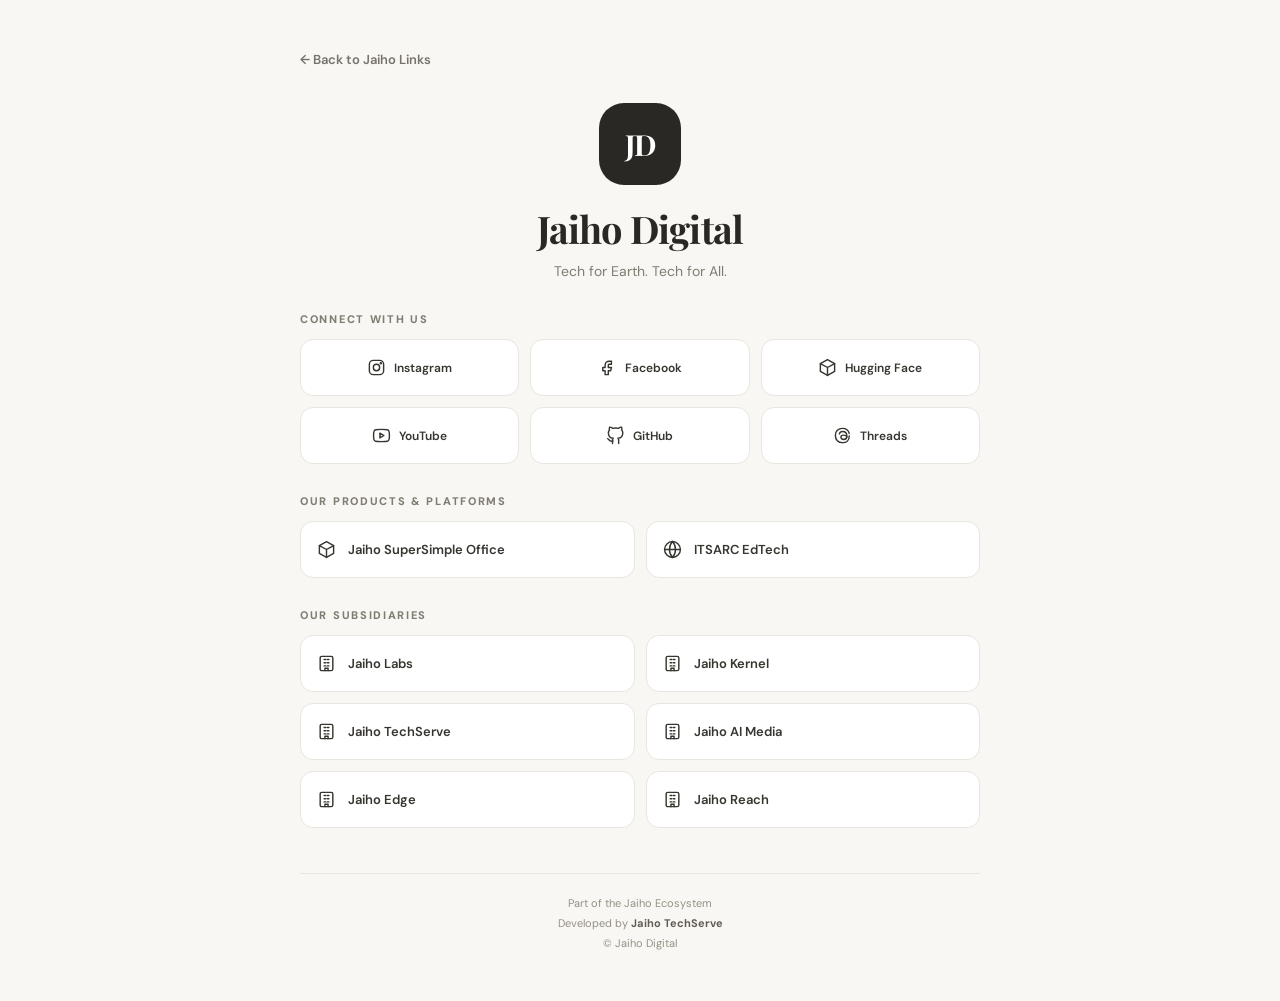
==== jlc/jaihodigital.html @ 92222b92 "jaihodigital" ====
<!DOCTYPE html>
<html lang="en">
<head>
  <meta charset="UTF-8">
  <meta name="viewport" content="width=device-width, initial-scale=1.0">
  <meta name="theme-color" content="#f8f7f3">
  <meta name="description" content="Jaiho Digital — Tech for Earth. Tech for All. Explore our products, subsidiaries and social media links.">
  <title>Jaiho Digital | Jaiho Links</title>

  <link rel="preconnect" href="https://fonts.googleapis.com">
  <link rel="preconnect" href="https://fonts.gstatic.com" crossorigin>
  <link href="https://fonts.googleapis.com/css2?family=DM+Sans:wght@400;500;600;700;800&family=Playfair+Display:wght@600;700&display=swap" rel="stylesheet">

  <style>
    * {
      margin: 0;
      padding: 0;
      box-sizing: border-box;
    }

    body {
      min-height: 100vh;
      padding: 48px 20px;
      background: #f8f7f3;
      color: #292824;
      font-family: 'DM Sans', sans-serif;
    }

    a {
      color: inherit;
      text-decoration: none;
    }

    .container {
      width: 100%;
      max-width: 680px;
      margin: auto;
    }

    .back-link {
      display: inline-flex;
      align-items: center;
      gap: 8px;
      margin-bottom: 35px;
      color: #77736b;
      font-size: 13px;
      font-weight: 600;
      transition: color .2s;
    }

    .back-link:hover {
      color: #292824;
    }

    .profile {
      text-align: center;
      margin-bottom: 32px;
    }

    .profile-logo {
      width: 82px;
      height: 82px;
      margin: 0 auto 18px;
      display: flex;
      align-items: center;
      justify-content: center;
      border-radius: 25px;
      background: #292824;
      color: #fff;
      font-family: 'Playfair Display', serif;
      font-size: 29px;
      font-weight: 700;
      letter-spacing: -2px;
    }

    .profile h1 {
      font-family: 'Playfair Display', serif;
      font-size: clamp(29px, 6vw, 38px);
      font-weight: 700;
      letter-spacing: -.8px;
    }

    .tagline {
      margin-top: 8px;
      color: #817c72;
      font-size: 14px;
    }

    .section {
      margin-top: 30px;
    }

    .section-heading {
      margin-bottom: 13px;
      color: #817c72;
      font-size: 11px;
      font-weight: 800;
      letter-spacing: 1.7px;
      text-transform: uppercase;
    }

    .links-grid {
      display: grid;
      grid-template-columns: repeat(2, minmax(0, 1fr));
      gap: 11px;
    }

    .link-card {
      min-height: 57px;
      display: flex;
      align-items: center;
      gap: 12px;
      padding: 14px 16px;
      border: 1px solid #e9e6df;
      border-radius: 13px;
      background: #fff;
      color: #37352f;
      font-size: 13px;
      font-weight: 600;
      transition: transform .2s, border-color .2s, box-shadow .2s;
    }

    .link-card:hover {
      transform: translateY(-2px);
      border-color: #c9c3b8;
      box-shadow: 0 7px 18px rgba(40, 36, 27, .05);
    }

    .icon {
      width: 19px;
      height: 19px;
      flex-shrink: 0;
      fill: none;
      stroke: currentColor;
      stroke-width: 1.8;
      stroke-linecap: round;
      stroke-linejoin: round;
    }

    .social-grid {
      grid-template-columns: repeat(3, minmax(0, 1fr));
    }

    .social-grid .link-card {
      justify-content: center;
      padding: 14px 9px;
      gap: 8px;
      font-size: 12px;
    }

    .footer {
      margin-top: 45px;
      padding-top: 20px;
      border-top: 1px solid #e9e6df;
      text-align: center;
      color: #969086;
      font-size: 11px;
      line-height: 1.8;
    }

    .footer a {
      color: #615c53;
      font-weight: 700;
    }

    @media (max-width: 480px) {
      body {
        padding: 30px 16px;
      }

      .social-grid {
        grid-template-columns: repeat(2, minmax(0, 1fr));
      }

      .links-grid {
        gap: 9px;
      }

      .link-card {
        padding: 13px 11px;
        font-size: 12px;
      }
    }
  </style>
</head>

<body>

  <!-- Inline SVG Icons -->
  <svg xmlns="http://www.w3.org/2000/svg" style="display:none">

    <symbol id="icon-instagram" viewBox="0 0 24 24">
      <rect x="3" y="3" width="18" height="18" rx="5"/>
      <circle cx="12" cy="12" r="4"/>
      <circle cx="17.5" cy="6.5" r="0.7" fill="currentColor"/>
    </symbol>

    <symbol id="icon-facebook" viewBox="0 0 24 24">
      <path d="M14 8h3V4h-3a5 5 0 0 0-5 5v3H6v4h3v5h4v-5h3l1-4h-4V9a1 1 0 0 1 1-1z"/>
    </symbol>

    <symbol id="icon-youtube" viewBox="0 0 24 24">
      <path d="M22 12s0-3.5-.5-5.2a2.8 2.8 0 0 0-2-2C17.8 4.3 12 4.3 12 4.3s-5.8 0-7.5.5a2.8 2.8 0 0 0-2 2C2 8.5 2 12 2 12s0 3.5.5 5.2a2.8 2.8 0 0 0 2 2c1.7.5 7.5.5 7.5.5s5.8 0 7.5-.5a2.8 2.8 0 0 0 2-2C22 15.5 22 12 22 12z"/>
      <path d="m10 15 5-3-5-3z"/>
    </symbol>

    <symbol id="icon-github" viewBox="0 0 24 24">
      <path d="M9 19c-5 1.5-5-2.5-7-3m14 6v-3.9a3.4 3.4 0 0 0-.9-2.7c3-.3 6.1-1.5 6.1-6.7a5.2 5.2 0 0 0-1.4-3.6 4.8 4.8 0 0 0-.1-3.6s-1.2-.4-4 1.5a13.7 13.7 0 0 0-7.2 0C5.7 1.1 4.5 1.5 4.5 1.5a4.8 4.8 0 0 0-.1 3.6A5.2 5.2 0 0 0 3 8.7c0 5.2 3.1 6.4 6.1 6.7A3.4 3.4 0 0 0 8.2 18V22"/>
    </symbol>

    <symbol id="icon-threads" viewBox="0 0 24 24">
      <path d="M12 21c-5.5 0-9-3.7-9-9s3.5-9 9-9c4.5 0 7.6 2.5 8.5 6.4"/>
      <path d="M20.5 12.5c0 5.5-3.5 8.5-8 8.5"/>
      <path d="M8 10c.5-2 2-3 4-3 3.5 0 5.5 2.5 5.5 6 0 2.5-1.5 4-4 4-2 0-3.5-1-3.5-3 0-1.5 1-2.5 3-2.5 2 0 4 1 5 2"/>
    </symbol>

    <symbol id="icon-globe" viewBox="0 0 24 24">
      <circle cx="12" cy="12" r="10"/>
      <path d="M2 12h20M12 2a15 15 0 0 1 0 20M12 2a15 15 0 0 0 0 20"/>
    </symbol>

    <symbol id="icon-box" viewBox="0 0 24 24">
      <path d="m12 2 9 5v10l-9 5-9-5V7z"/>
      <path d="m3 7 9 5 9-5M12 12v10"/>
    </symbol>

    <symbol id="icon-building" viewBox="0 0 24 24">
      <rect x="4" y="3" width="16" height="18" rx="2"/>
      <path d="M9 7h2m2 0h2M9 11h2m2 0h2M9 15h2m2 0h2M10 21v-3h4v3"/>
    </symbol>

    <symbol id="icon-external" viewBox="0 0 24 24">
      <path d="M14 3h7v7"/>
      <path d="M10 14 21 3"/>
      <path d="M19 13v6a2 2 0 0 1-2 2H5a2 2 0 0 1-2-2V7a2 2 0 0 1 2-2h6"/>
    </symbol>

  </svg>

  <main class="container">

    <a href="../index.html" class="back-link">
      ← Back to Jaiho Links
    </a>

    <!-- Profile -->
    <header class="profile">
      <div class="profile-logo">JD</div>
      <h1>Jaiho Digital</h1>
      <p class="tagline">Tech for Earth. Tech for All.</p>
    </header>

    <!-- Social Media -->
    <section class="section">
      <h2 class="section-heading">Connect With Us</h2>

      <div class="links-grid social-grid">

        <a class="link-card" href="https://www.instagram.com/jaihodigital" target="_blank" rel="noopener noreferrer">
          <svg class="icon"><use href="#icon-instagram"/></svg>
          Instagram
        </a>

        <a class="link-card" href="https://www.facebook.com/people/Jaiho-Digital/61577036115802/" target="_blank" rel="noopener noreferrer">
          <svg class="icon"><use href="#icon-facebook"/></svg>
          Facebook
        </a>

        <a class="link-card" href="https://huggingface.co/jaihodigital" target="_blank" rel="noopener noreferrer">
          <svg class="icon"><use href="#icon-box"/></svg>
          Hugging Face
        </a>

        <a class="link-card" href="https://www.youtube.com/@jaihodigital" target="_blank" rel="noopener noreferrer">
          <svg class="icon"><use href="#icon-youtube"/></svg>
          YouTube
        </a>

        <a class="link-card" href="https://github.com/Jaiho-Digital" target="_blank" rel="noopener noreferrer">
          <svg class="icon"><use href="#icon-github"/></svg>
          GitHub
        </a>

        <a class="link-card" href="https://www.threads.com/@jaihodigital" target="_blank" rel="noopener noreferrer">
          <svg class="icon"><use href="#icon-threads"/></svg>
          Threads
        </a>

      </div>
    </section>

    <!-- Products -->
    <section class="section">
      <h2 class="section-heading">Our Products & Platforms</h2>

      <div class="links-grid">

        <a class="link-card" href="https://supersimpleoffice.vercel.app/" target="_blank" rel="noopener noreferrer">
          <svg class="icon"><use href="#icon-box"/></svg>
          Jaiho SuperSimple Office
        </a>

        <a class="link-card" href="https://itsarc.w3spaces.com/itsarc2.html?fname=&lname=" target="_blank" rel="noopener noreferrer">
          <svg class="icon"><use href="#icon-globe"/></svg>
          ITSARC EdTech
        </a>

      </div>
    </section>

    <!-- Subsidiaries -->
    <section class="section">
      <h2 class="section-heading">Our Subsidiaries</h2>

      <div class="links-grid">

        <a class="link-card" href="https://jaiho-labs.onrender.com" target="_blank" rel="noopener noreferrer">
          <svg class="icon"><use href="#icon-building"/></svg>
          Jaiho Labs
        </a>

        <a class="link-card" href="https://jaihokernel.onrender.com" target="_blank" rel="noopener noreferrer">
          <svg class="icon"><use href="#icon-building"/></svg>
          Jaiho Kernel
        </a>

        <a class="link-card" href="https://jaihotechserve.onrender.com" target="_blank" rel="noopener noreferrer">
          <svg class="icon"><use href="#icon-building"/></svg>
          Jaiho TechServe
        </a>

        <a class="link-card" href="https://jaihoaimedia.vercel.app" target="_blank" rel="noopener noreferrer">
          <svg class="icon"><use href="#icon-building"/></svg>
          Jaiho AI Media
        </a>

        <a class="link-card" href="https://jaihoedge.onrender.com" target="_blank" rel="noopener noreferrer">
          <svg class="icon"><use href="#icon-building"/></svg>
          Jaiho Edge
        </a>

        <a class="link-card" href="https://jaiho-digital.onrender.com/org_sub_pages/jaiho_reach.html" target="_blank" rel="noopener noreferrer">
          <svg class="icon"><use href="#icon-building"/></svg>
          Jaiho Reach
        </a>

      </div>
    </section>

    <footer class="footer">
      <p>Part of the Jaiho Ecosystem</p>
      <p>Developed by <a href="https://jaihotechserve.onrender.com" target="_blank" rel="noopener noreferrer">Jaiho TechServe</a></p>
      <p>© Jaiho Digital</p>
    </footer>

  </main>

</body>
</html>
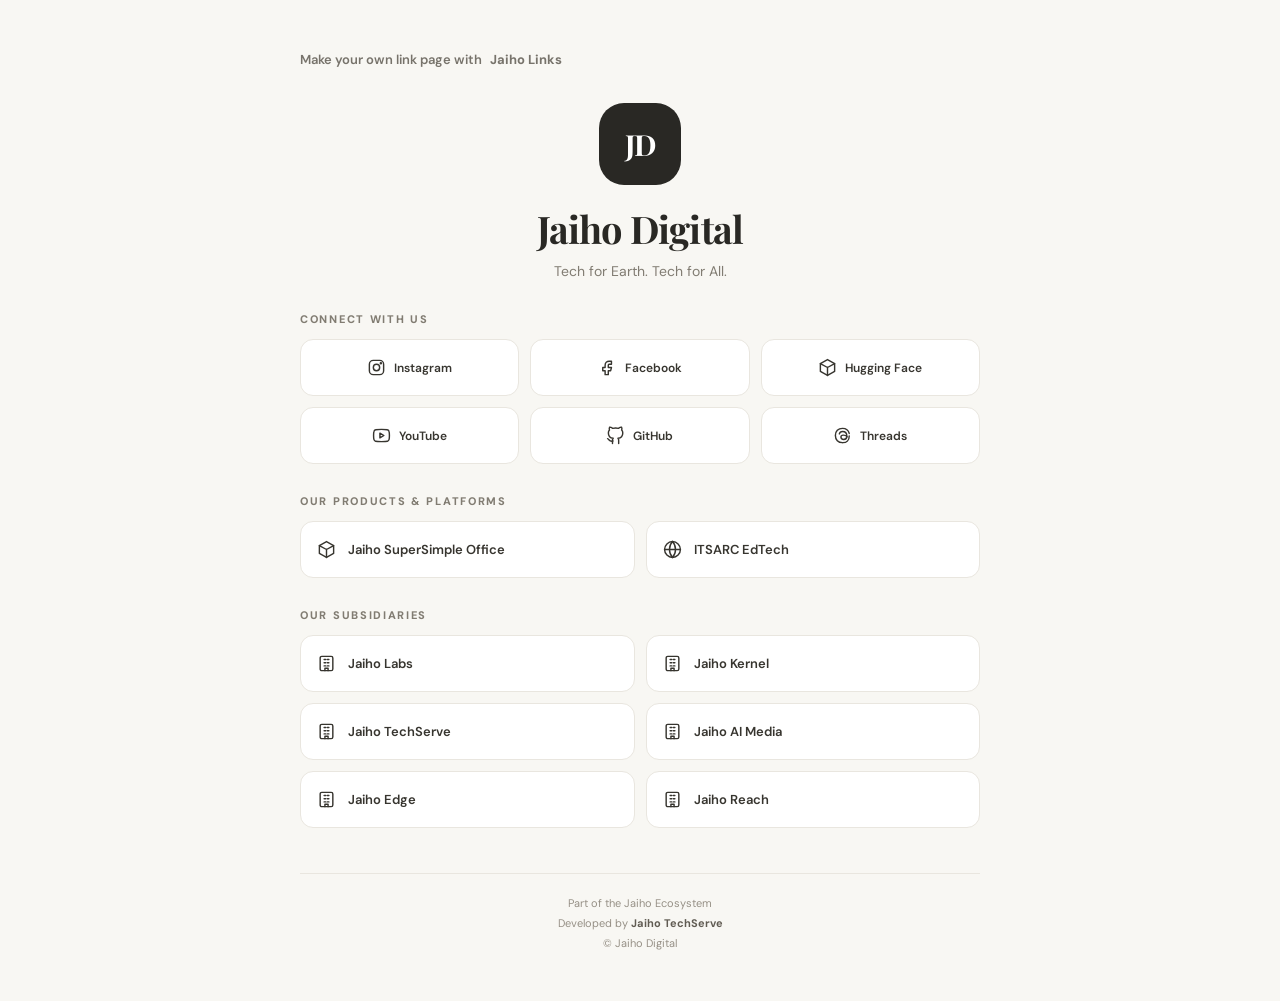
==== commit 6e26fe11: "jaihodigital" ====
--- a/jlc/jaihodigital.html
+++ b/jlc/jaihodigital.html
@@ -241,7 +241,7 @@
   <main class="container">
 
     <a href="../index.html" class="back-link">
-      ← Back to Jaiho Links
+      Make your own link page with <strong>Jaiho Links</strong>
     </a>
 
     <!-- Profile -->
